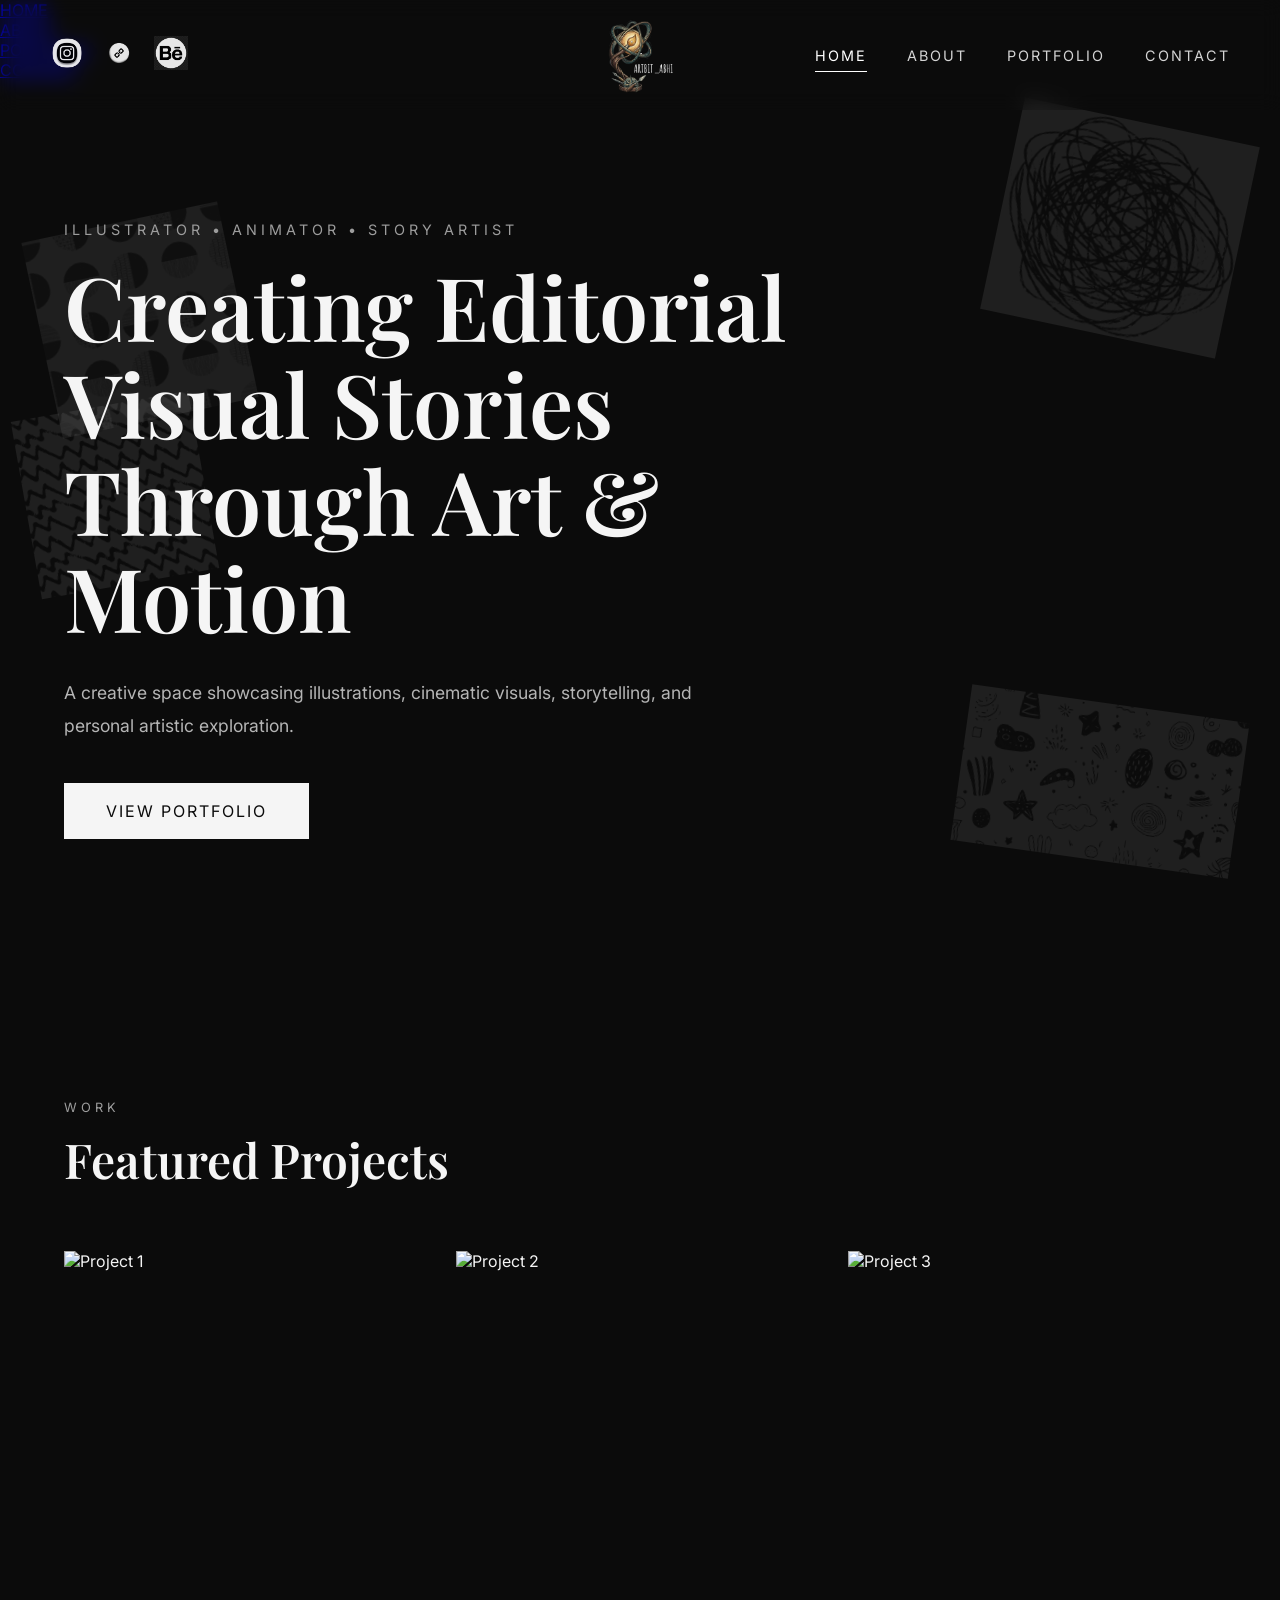
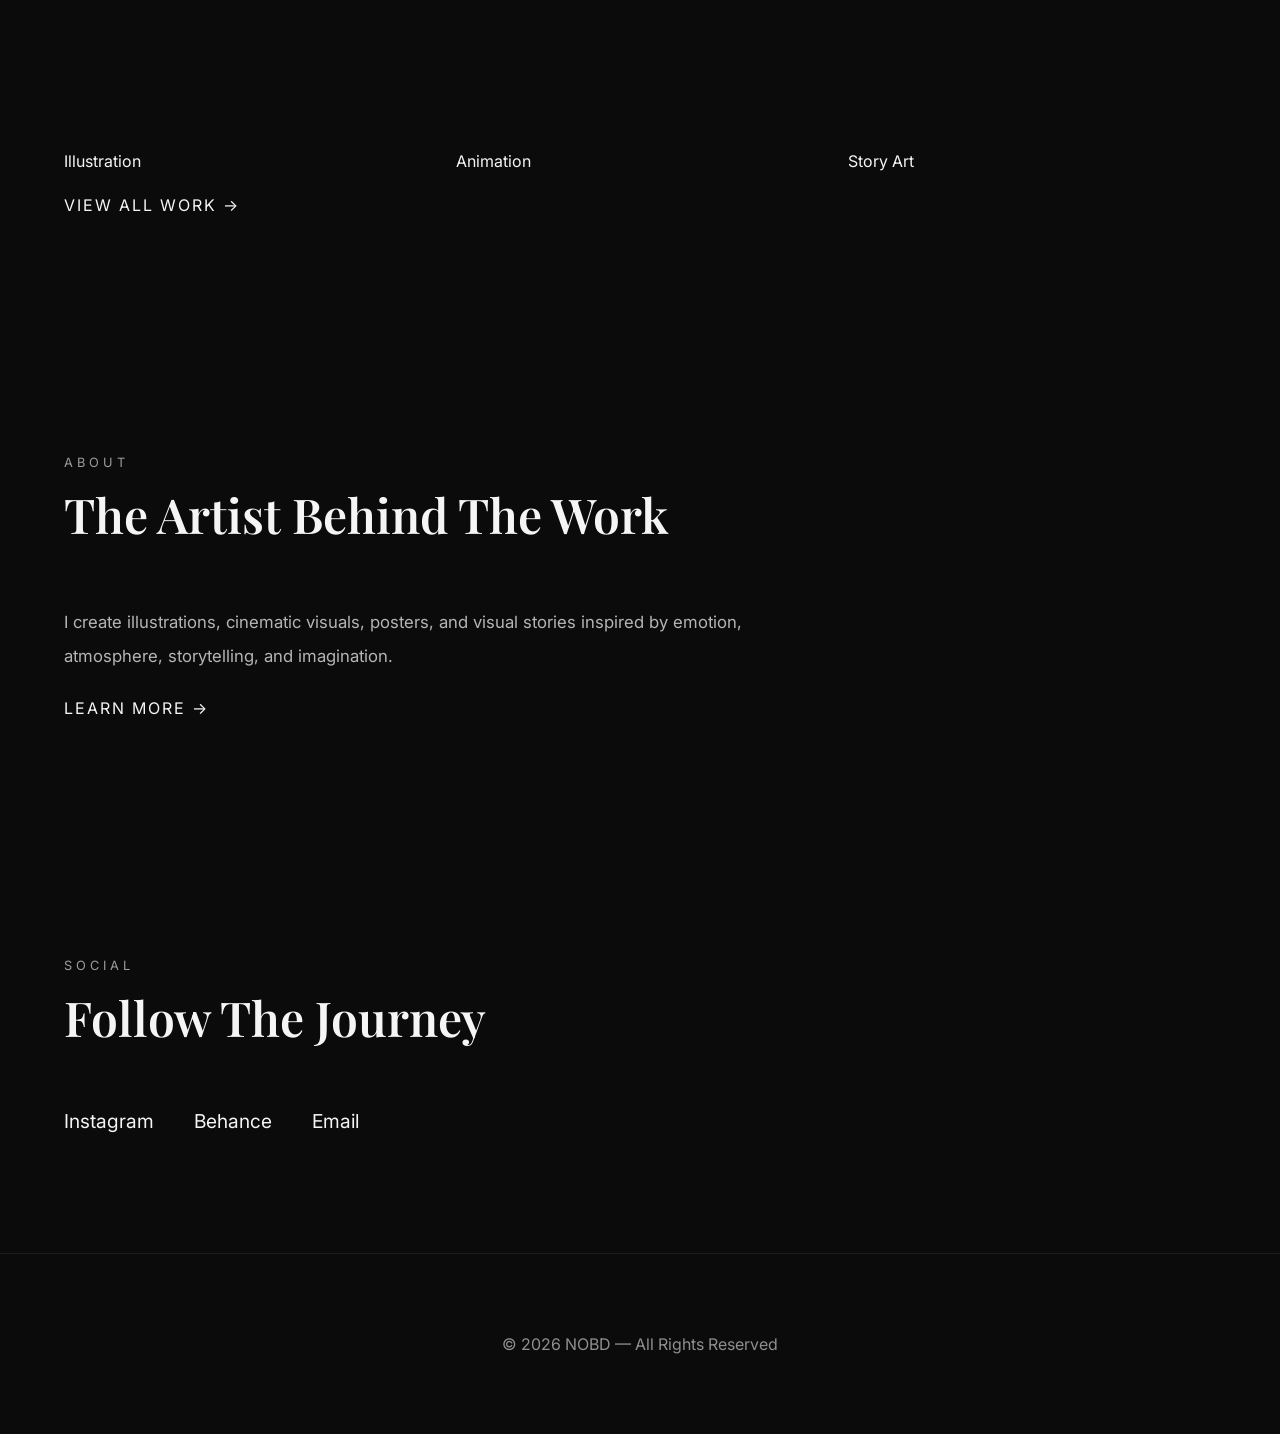
==== index.html @ 60d222f6 "Update index.html" ====
<!DOCTYPE html>
<html lang="en">
<head>
    <meta charset="UTF-8" />
    <meta name="viewport" content="width=device-width, initial-scale=1.0" />
    <title>ABHISHEK RAWAT PORTFOLIO</title>

    <!-- Fonts -->
    <link rel="preconnect" href="https://fonts.googleapis.com">
    <link rel="preconnect" href="https://fonts.gstatic.com" crossorigin>
    <link href="https://fonts.googleapis.com/css2?family=Playfair+Display:wght@400;500;600;700&family=Inter:wght@300;400;500;600&display=swap" rel="stylesheet">

    <!-- CSS -->
    <link rel="stylesheet" href="style.css">
</head>

<body>

<header>
    <nav class="navbar">

        <!-- LEFT SOCIAL ICONS -->
        <div class="nav-socials">
            <a href="https://instagram.com/yourusername" target="_blank">
                <img src="instagram-black-and-white-logo-in-app-style-with-thick-white-border-and-shadow-free-png.webp" alt="Instagram">
            </a>
            <a href="#">
                <img src="a-black-and-white-link-icon-on-a-white-button-free-png.webp" alt="Share">
            </a>
            <a href="https://behance.net/yourusername" target="_blank">
                <img src="hd-round-black-and-white-behance-be-logo-icon-sign-symbol-png-7017516950517803rfq5zu8en.webp" alt="Behance">
            </a>
        </div>

        <!-- CENTER LOGO -->
        <a href="index.html" class="logo">
            <img src="Untitled - May 29, 2026 at 15.44.05.png" alt="Logo">
        </a>

        <!-- RIGHT NAV LINKS -->
        <ul class="nav-links">
            <li><a href="index.html" class="active">HOME</a></li>
            <li><a href="about.html">ABOUT</a></li>
            <li><a href="portfolio.html">PORTFOLIO</a></li>
            <li><a href="contact.html">CONTACT</a></li>
        </ul>

        <!-- MOBILE MENU TOGGLE -->
        <button class="menu-toggle" aria-label="Toggle Menu">
            <span></span>
            <span></span>
            <span></span>
        </button>

    </nav>

    <!-- MOBILE DROPDOWN MENU -->
    <div class="mobile-menu">
        <ul>
            <li><a href="index.html" class="active">HOME</a></li>
            <li><a href="about.html">ABOUT</a></li>
            <li><a href="portfolio.html">PORTFOLIO</a></li>
            <li><a href="contact.html">CONTACT</a></li>
        </ul>
    </div>
</header>


<!-- HERO SECTION -->
<section class="hero">
    <div class="hero-text">
        <p class="small-heading">Illustrator • Animator • Story Artist</p>
        <h1>Creating Editorial Visual Stories Through Art & Motion</h1>
        <p class="hero-description">
            A creative space showcasing illustrations, cinematic visuals,
            storytelling, and personal artistic exploration.
        </p>
        <a href="portfolio.html" class="hero-button">View Portfolio</a>
    </div>
</section>


<!-- FEATURED WORK SECTION -->
<section class="featured-work">
    <div class="section-title">
        <p>WORK</p>
        <h2>Featured Projects</h2>
    </div>

    <div class="gallery-grid">
        <div class="gallery-card">
            <img src="placeholder1.jpg" alt="Project 1">
            <div class="card-label">Illustration</div>
        </div>
        <div class="gallery-card">
            <img src="placeholder2.jpg" alt="Project 2">
            <div class="card-label">Animation</div>
        </div>
        <div class="gallery-card">
            <img src="placeholder3.jpg" alt="Project 3">
            <div class="card-label">Story Art</div>
        </div>
    </div>

    <div class="view-all-wrap">
        <a href="portfolio.html" class="text-link">View All Work →</a>
    </div>
</section>


<!-- ABOUT PREVIEW -->
<section class="about-preview">
    <div class="section-title">
        <p>ABOUT</p>
        <h2>The Artist Behind The Work</h2>
    </div>
    <p class="about-text">
        I create illustrations, cinematic visuals, posters,
        and visual stories inspired by emotion, atmosphere,
        storytelling, and imagination.
    </p>
    <a href="about.html" class="text-link">Learn More →</a>
</section>


<!-- DOODLE BACKGROUND ELEMENTS -->
<div class="doodles-container">
    <img src="irbNnd6zUmK8MLkMOgVqT2cky3yNyKaSiYp2iGUiqb-Iz8wboo-SpiJLUc4adZH9-VQaPQr3JUed2CWcxKu-xfXt7uoMErpBBxB45ysJFe-n9ABugfDm_D38xRViabHUWdEs6S34VGIXd-7Umz3UbDQqi__qfjJBYPEoh6MdU6sDRT0OMRGdSq-DNMKvC59c.jpg" class="doodle doodle-1" alt="">
    <img src="monochrome-zigzag-pattern-vector-21310605.webp" class="doodle doodle-2" alt="">
    <img src="seamless-monochrome-pattern-featuring-variety-hand-drawn-black-doodles-white-background-including-stars-spirals-clouds-447871939.webp" class="doodle doodle-3" alt="">
    <img src="hand-drawn-monochrome-pattern-vector-37376647.webp" class="doodle doodle-4" alt="">
</div>


<!-- SOCIALS -->
<section class="social-section">
    <div class="section-title">
        <p>SOCIAL</p>
        <h2>Follow The Journey</h2>
    </div>
    <div class="social-links">
        <a href="https://instagram.com/yourusername" target="_blank">Instagram</a>
        <a href="https://behance.net/yourusername" target="_blank">Behance</a>
        <a href="mailto:youremail@gmail.com">Email</a>
    </div>
</section>


<div class="bg-shape shape-1"></div>
<div class="bg-shape shape-2"></div>


<!-- FOOTER -->
<footer>
    <p>© 2026 NOBD — All Rights Reserved</p>
</footer>


<script>
    // Mobile menu toggle
    const toggle = document.querySelector('.menu-toggle');
    const mobileMenu = document.querySelector('.mobile-menu');

    toggle.addEventListener('click', () => {
        mobileMenu.classList.toggle('open');
        toggle.classList.toggle('active');
    });
</script>

</body>
</html>
---- style.css ----
/* RESET */

*{
    margin:0;
    padding:0;
    box-sizing:border-box;
}

html{
    scroll-behavior:smooth;
}

body{
    background:#0b0b0b;
    color:#f5f5f5;
    font-family:'Inter', sans-serif;
}



/* ======================================
   NAVBAR
====================================== */

.navbar{
    position:fixed;
    top:0;
    left:0;

    width:100%;
    min-height:110px;

    display:flex;
    justify-content:center;
    align-items:center;

    padding:20px 50px;

    z-index:1000;

    backdrop-filter:blur(10px);
}


/* CENTER LOGO */

.logo{
    position:absolute;
    left:50%;
    transform:translateX(-50%);
}

.logo img{
    height:75px;
    width:auto;
    display:block;
}


/* LEFT SOCIAL ICONS */

.nav-socials{
    position:absolute;
    left:50px;

    display:flex;
    align-items:center;
    gap:18px;
}

.nav-socials img{
    width:34px;
    height:34px;

    object-fit:contain;

    opacity:0.9;
    transition:0.3s ease;
}

.nav-socials img:hover{
    opacity:0.6;
    transform:translateY(-2px);
}


/* RIGHT NAVIGATION */

.nav-links{
    position:absolute;
    right:50px;

    display:flex;
    align-items:center;
    gap:30px;

    list-style:none;
}

.nav-links a{
    color:#f5f5f5;
    text-decoration:none;

    font-size:0.9rem;
    letter-spacing:2px;

    position:relative;
}

.nav-links a::after{
    content:'';

    position:absolute;
    left:0;
    bottom:-5px;

    width:0;
    height:1px;

    background:#f5f5f5;
    transition:0.3s ease;
}

.nav-links a:hover::after{
    width:100%;
}


/* MOBILE */

@media(max-width:768px){

    .navbar{
        padding:18px 20px;
    }

    .logo img{
        height:55px;
    }

    .nav-socials{
        left:20px;
        gap:12px;
    }

    .nav-socials img{
        width:18px;
        height:18px;
    }

    .nav-links{
        right:20px;
        gap:15px;
    }

    .nav-links a{
        font-size:0.7rem;
    }
}



.nav-links{
    display:flex;
    list-style:none;
    gap:40px;
}

.nav-links a{
    text-decoration:none;
    color:#d4d4d4;
    font-size:0.9rem;
    letter-spacing:2px;
    position:relative;
    transition:0.3s;
}

.nav-links a:hover,
.nav-links a.active{
    color:white;
}

.nav-links a::after{
    content:'';
    position:absolute;
    left:0;
    bottom:-8px;
    width:0;
    height:1px;
    background:white;
    transition:0.3s ease;
}

.nav-links a:hover::after,
.nav-links a.active::after{
    width:100%;
}


/* HERO */

.hero{
    min-height:100vh;
    display:flex;
    align-items:center;
    width:90%;
    max-width:1400px;
    margin:auto;
}

.hero-text{
    max-width:850px;
}

.small-heading{
    text-transform:uppercase;
    letter-spacing:4px;
    font-size:0.9rem;
    color:#9d9d9d;
    margin-bottom:20px;
}

.hero h1{
    font-family:'Playfair Display', serif;
    font-size:5.5rem;
    font-weight:600;
    line-height:1.1;
    margin-bottom:30px;
}

.hero-description{
    color:#b5b5b5;
    font-size:1.1rem;
    line-height:1.9;
    max-width:650px;
    margin-bottom:40px;
}

.hero-button{
    display:inline-block;
    text-decoration:none;
    color:#0b0b0b;
    background:#f5f5f5;
    padding:18px 42px;
    transition:0.4s ease;
    letter-spacing:2px;
    text-transform:uppercase;
}

.hero-button:hover{
    transform:translateY(-3px);
}


/* SECTION SPACING */

.featured-work,
.about-preview,
.social-section{
    width:90%;
    max-width:1400px;
    margin:auto;
    padding:120px 0;
}


/* TITLES */

.section-title p{
    color:#8f8f8f;
    letter-spacing:4px;
    margin-bottom:12px;
    text-transform:uppercase;
}

.section-title h2{
    font-size:3rem;
    font-family:'Playfair Display', serif;
    font-weight:500;
    margin-bottom:60px;
}


/* GALLERY */

.gallery-grid{
    display:grid;
    grid-template-columns:repeat(3,1fr);
    gap:30px;
}

.gallery-card{
    overflow:hidden;
    cursor:pointer;
}

.gallery-card img{
    width:100%;
    height:500px;
    object-fit:cover;
    transition:0.6s ease;
}

.gallery-card:hover img{
    transform:scale(1.08);
}


/* ABOUT PREVIEW */

.about-text{
    max-width:700px;
    color:#b5b5b5;
    line-height:2;
    font-size:1.05rem;
    margin-bottom:25px;
}

.text-link{
    color:#f5f5f5;
    text-decoration:none;
    letter-spacing:2px;
    text-transform:uppercase;
}

.text-link:hover{
    opacity:0.7;
}


/* SOCIAL */

.social-links{
    display:flex;
    gap:40px;
    flex-wrap:wrap;
}

.social-links a{
    color:#f5f5f5;
    text-decoration:none;
    font-size:1.2rem;
    position:relative;
}

.social-links a::after{
    content:'';
    position:absolute;
    left:0;
    bottom:-6px;
    width:0;
    height:1px;
    background:#fff;
    transition:0.3s;
}

.social-links a:hover::after{
    width:100%;
}


/* FOOTER */

footer{
    border-top:1px solid #1e1e1e;
    text-align:center;
    padding:35px 20px;
    color:#7f7f7f;
}


/* RESPONSIVE */

@media(max-width:992px){

    .hero h1{
        font-size:4rem;
    }

    .gallery-grid{
        grid-template-columns:1fr;
    }

    .gallery-card img{
        height:400px;
    }
}

@media(max-width:768px){

    .navbar{
        flex-direction:column;
        gap:20px;
    }

    .nav-links{
        gap:20px;
        flex-wrap:wrap;
        justify-content:center;
    }

    .hero{
        text-align:center;
        justify-content:center;
    }

    .hero h1{
        font-size:3rem;
    }

    .section-title h2{
        font-size:2.2rem;
    }

    .social-links{
        gap:20px;
    }
}

/* ABOUT PAGE */

.about-page{
    width:90%;
    max-width:1400px;
    min-height:100vh;
    margin:auto;

    display:grid;
    grid-template-columns:1fr 1fr;
    align-items:center;
    gap:80px;

    padding-top:120px;
}

.about-left h1{
    font-family:'Playfair Display', serif;
    font-size:4.5rem;
    line-height:1.1;
    font-weight:600;
}

.about-right img{
    width:100%;
    height:750px;
    object-fit:cover;
}

.about-content,
.skills-section,
.artist-philosophy{
    width:90%;
    max-width:1400px;
    margin:auto;
    padding:120px 0;
}

.about-description{
    max-width:850px;
    color:#b5b5b5;
    font-size:1.1rem;
    line-height:2;
    margin-bottom:25px;
}

.skills-grid{
    display:grid;
    grid-template-columns:repeat(3,1fr);
    gap:30px;
}

.skill-card{
    border:1px solid #222;
    padding:45px;
    transition:0.4s ease;
}

.skill-card:hover{
    transform:translateY(-5px);
}

.skill-card h3{
    font-family:'Playfair Display', serif;
    font-size:2rem;
    margin-bottom:15px;
}

.skill-card p{
    color:#b5b5b5;
    line-height:1.8;
}

@media(max-width:992px){

    .about-page{
        grid-template-columns:1fr;
    }

    .about-left h1{
        font-size:3rem;
    }

    .about-right img{
        height:500px;
    }

    .skills-grid{
        grid-template-columns:1fr;
    }
}



/* ======================================
   PORTFOLIO PAGE
====================================== */


/* MENU */

.portfolio-menu{
    width:90%;
    max-width:1400px;

    margin:140px auto 20px;

    display:flex;
    flex-wrap:wrap;
    gap:40px;

    justify-content:center;
}

.portfolio-menu a{
    text-decoration:none;
    color:#f5f5f5;

    text-transform:uppercase;
    letter-spacing:2px;
    font-size:0.9rem;

    position:relative;
}

.portfolio-menu a::after{
    content:'';

    position:absolute;
    left:0;
    bottom:-6px;

    width:0;
    height:1px;

    background:#f5f5f5;
    transition:0.35s ease;
}

.portfolio-menu a:hover::after{
    width:100%;
}



/* HANDWRITTEN TITLE */

.portfolio-title{
    width:90%;
    max-width:1400px;

    padding-top:180px;
    margin:0 auto 60px;

    text-align:center;
}

.portfolio-title h1{
    font-family:'Caveat', cursive;

    font-size:6rem;
    font-weight:500;

    line-height:1;
    letter-spacing:2px;

    color:#f5f5f5;

    position:relative;
    top:30px;
}



/* PORTFOLIO SECTION */

.portfolio-section{
    width:90%;
    max-width:1400px;
    margin:auto;

    padding:70px 0;
}



/* SECTION TITLES */

.section-title{
    margin-bottom:45px;
}

.section-title p{
    text-transform:uppercase;
    letter-spacing:4px;
    font-size:0.8rem;
    color:#9d9d9d;

    margin-bottom:12px;
}

.section-title h2{
    font-family:'Playfair Display', serif;
    font-size:3rem;
    font-weight:600;
}



/* PINTEREST GRID */

.gallery-grid{
    column-count:3;
    column-gap:24px;
}

.gallery-card{
    break-inside:avoid;
    margin-bottom:24px;

    overflow:hidden;
    cursor:pointer;
}

.gallery-card img{
    width:100%;
    display:block;

    transition:0.5s ease;
}

.gallery-card:hover img{
    transform:scale(1.03);
}



/* VIDEO GRID */

.video-grid{
    display:grid;
    grid-template-columns:repeat(2,1fr);
    gap:40px;
}

.video-card video{
    width:100%;
    display:block;

    margin-bottom:18px;
}

.video-card h3{
    font-family:'Playfair Display', serif;
    font-size:2rem;

    margin-bottom:12px;
}

.video-card p{
    color:#bdbdbd;
    line-height:1.8;
}



/* FOOTER */

footer{
    text-align:center;
    padding:80px 20px;
}

footer p{
    color:#8f8f8f;
}



/* RESPONSIVE */

@media(max-width:992px){

    .portfolio-title h1{
        font-size:4rem;
    }

    .gallery-grid{
        column-count:2;
    }

    .video-grid{
        grid-template-columns:1fr;
    }
}

@media(max-width:768px){

    .portfolio-title h1{
        font-size:3rem;
    }

    .portfolio-menu{
        gap:20px;
    }

    .gallery-grid{
        column-count:1;
    }

    .section-title h2{
        font-size:2.2rem;
    }
}



/* CONTACT PAGE */

.contact-hero{
    width:90%;
    max-width:1400px;
    min-height:70vh;
    margin:auto;

    display:flex;
    flex-direction:column;
    justify-content:center;

    padding-top:120px;
}

.contact-hero h1{
    font-family:'Playfair Display', serif;
    font-size:5rem;
    line-height:1.1;
    max-width:850px;
    margin-bottom:25px;
}

.contact-subtext{
    color:#b5b5b5;
    max-width:600px;
    line-height:1.9;
    font-size:1.1rem;
}

.contact-container{
    width:90%;
    max-width:1400px;
    margin:auto;

    display:grid;
    grid-template-columns:1fr 1fr;
    gap:80px;

    padding:100px 0;
}

.contact-links{
    display:flex;
    flex-direction:column;
    gap:40px;
}

.contact-item span{
    display:block;
    color:#8a8a8a;
    letter-spacing:3px;
    text-transform:uppercase;
    margin-bottom:10px;
}

.contact-item a{
    color:#f5f5f5;
    text-decoration:none;
    font-size:1.3rem;
    transition:0.3s;
}

.contact-item a:hover{
    opacity:0.7;
}

.contact-form{
    display:flex;
    flex-direction:column;
    gap:25px;
}

.contact-form input,
.contact-form textarea{
    background:transparent;
    border:1px solid #2a2a2a;
    color:#f5f5f5;
    padding:22px;
    font-size:1rem;
    font-family:'Inter', sans-serif;
    outline:none;
}

.contact-form textarea{
    min-height:220px;
    resize:none;
}

.contact-form input:focus,
.contact-form textarea:focus{
    border-color:#f5f5f5;
}

.contact-form button{
    border:none;
    cursor:pointer;
    width:fit-content;
}


/* ======================================
   GLOBAL 3D DOODLES
   (HOME / ABOUT / PORTFOLIO / CONTACT)
====================================== */

body{
    overflow-x:hidden;
}


/* BASE DOODLE STYLE */

.doodle{
    position:fixed;
    z-index:-1;

    pointer-events:none;

    opacity:0.08;

    filter:
        grayscale(100%)
        contrast(110%)
        drop-shadow(0 10px 30px rgba(255,255,255,0.05));

    transition:0.4s ease;
}


/* TOP RIGHT */

.doodle-1{
    width:240px;

    top:120px;
    right:40px;

    transform:rotate(12deg);
}


/* LEFT CENTER */

.doodle-2{
    width:180px;

    top:45%;
    left:25px;

    transform:rotate(-10deg);
}


/* BOTTOM RIGHT */

.doodle-3{
    width:280px;

    bottom:40px;
    right:40px;

    transform:rotate(8deg);
}


/* TOP LEFT */

.doodle-4{
    width:200px;

    top:220px;
    left:40px;

    transform:rotate(-12deg);
}


/* RESPONSIVE */

@media(max-width:768px){

    .doodle{
        opacity:0.05;
    }

    .doodle-1{
        width:140px;
        top:100px;
        right:10px;
    }

    .doodle-2{
        width:110px;
        left:10px;
    }

    .doodle-3{
        width:160px;
        right:10px;
        bottom:20px;
    }

    .doodle-4{
        width:120px;
        top:180px;
        left:10px;
    }
}



@media(max-width:992px){

    .contact-hero h1{
        font-size:3rem;
    }

    .contact-container{
        grid-template-columns:1fr;
    }
}

.bg-shape{
    position:fixed;
    z-index:-1;

    background-size:cover;
    background-repeat:no-repeat;

    opacity:0.07;
    filter:grayscale(100%);
}

.shape-1{
    width:500px;
    height:500px;

    top:-100px;
    right:-120px;

    background-image:url("images/shape1.png");
}

.shape-2{
    width:420px;
    height:420px;

    bottom:-50px;
    left:-100px;

    background-image:url("images/shape2.png");
}
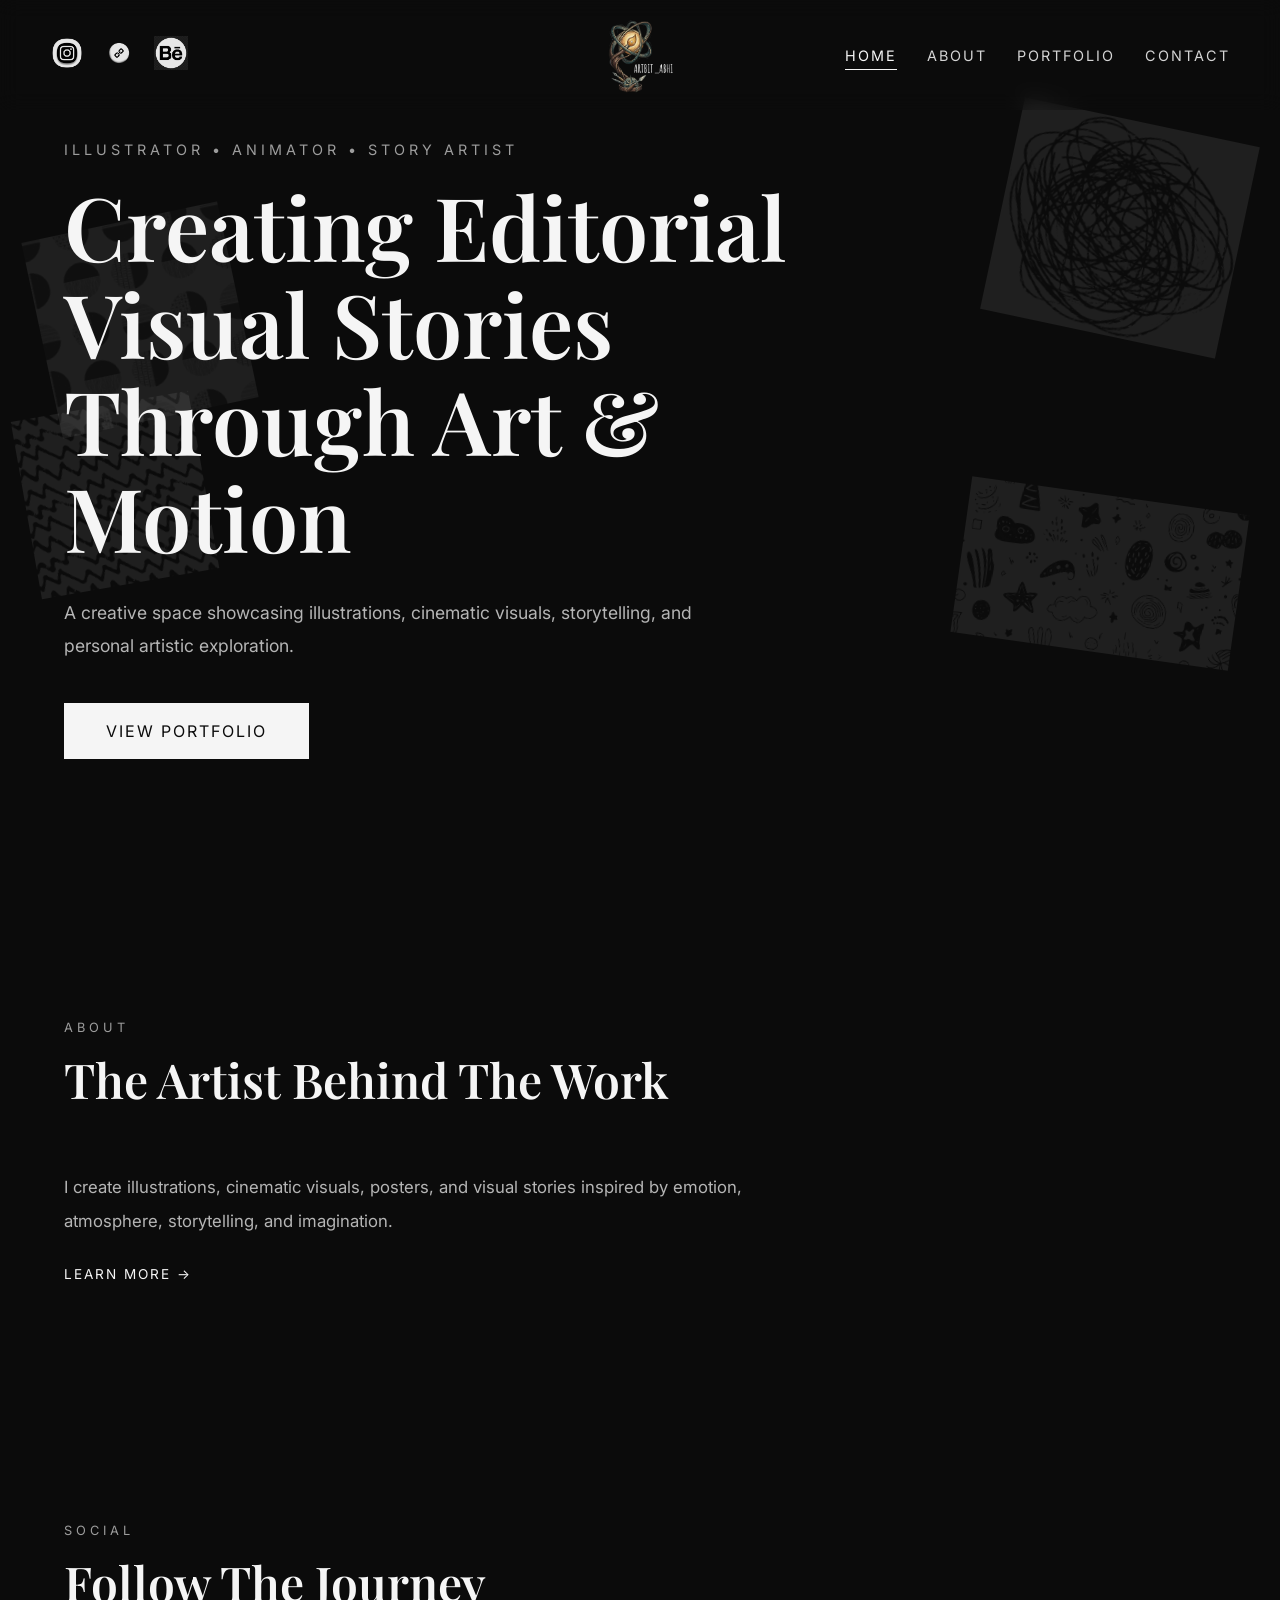
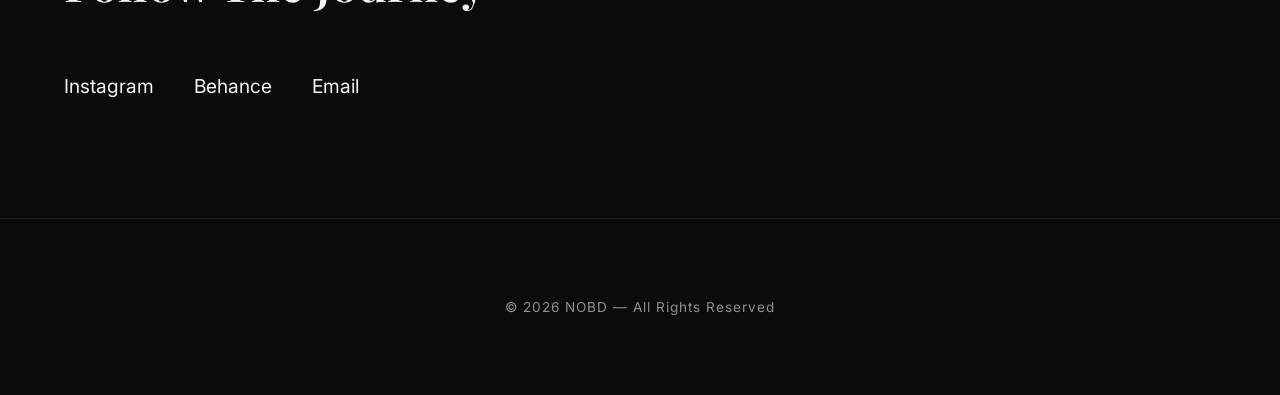
==== commit 8a661bce: "Update index.html" ====
--- a/index.html
+++ b/index.html
@@ -80,33 +80,6 @@
 </section>
 
 
-<!-- FEATURED WORK SECTION -->
-<section class="featured-work">
-    <div class="section-title">
-        <p>WORK</p>
-        <h2>Featured Projects</h2>
-    </div>
-
-    <div class="gallery-grid">
-        <div class="gallery-card">
-            <img src="placeholder1.jpg" alt="Project 1">
-            <div class="card-label">Illustration</div>
-        </div>
-        <div class="gallery-card">
-            <img src="placeholder2.jpg" alt="Project 2">
-            <div class="card-label">Animation</div>
-        </div>
-        <div class="gallery-card">
-            <img src="placeholder3.jpg" alt="Project 3">
-            <div class="card-label">Story Art</div>
-        </div>
-    </div>
-
-    <div class="view-all-wrap">
-        <a href="portfolio.html" class="text-link">View All Work →</a>
-    </div>
-</section>
-
 
 <!-- ABOUT PREVIEW -->
 <section class="about-preview">
--- a/style.css
+++ b/style.css
@@ -1,19 +1,19 @@
 /* RESET */
 
-*{
-    margin:0;
-    padding:0;
-    box-sizing:border-box;
-}
-
-html{
-    scroll-behavior:smooth;
-}
-
-body{
-    background:#0b0b0b;
-    color:#f5f5f5;
-    font-family:'Inter', sans-serif;
+* {
+    margin: 0;
+    padding: 0;
+    box-sizing: border-box;
+}
+
+html {
+    scroll-behavior: smooth;
+}
+
+body {
+    background: #0b0b0b;
+    color: #f5f5f5;
+    font-family: 'Inter', sans-serif;
 }
 
 
@@ -22,401 +22,587 @@
    NAVBAR
 ====================================== */
 
-.navbar{
-    position:fixed;
-    top:0;
-    left:0;
-
-    width:100%;
-    min-height:110px;
-
-    display:flex;
-    justify-content:center;
-    align-items:center;
-
-    padding:20px 50px;
-
-    z-index:1000;
-
-    backdrop-filter:blur(10px);
+.navbar {
+    position: fixed;
+    top: 0;
+    left: 0;
+
+    width: 100%;
+    min-height: 110px;
+
+    display: flex;
+    justify-content: center;
+    align-items: center;
+
+    padding: 20px 50px;
+
+    z-index: 1000;
+
+    backdrop-filter: blur(10px);
 }
 
 
 /* CENTER LOGO */
 
-.logo{
-    position:absolute;
-    left:50%;
-    transform:translateX(-50%);
-}
-
-.logo img{
-    height:75px;
-    width:auto;
-    display:block;
+.logo {
+    position: absolute;
+    left: 50%;
+    transform: translateX(-50%);
+}
+
+.logo img {
+    height: 75px;
+    width: auto;
+    display: block;
 }
 
 
 /* LEFT SOCIAL ICONS */
 
-.nav-socials{
-    position:absolute;
-    left:50px;
-
-    display:flex;
-    align-items:center;
-    gap:18px;
-}
-
-.nav-socials img{
-    width:34px;
-    height:34px;
-
-    object-fit:contain;
-
-    opacity:0.9;
-    transition:0.3s ease;
-}
-
-.nav-socials img:hover{
-    opacity:0.6;
-    transform:translateY(-2px);
-}
-
-
-/* RIGHT NAVIGATION */
-
-.nav-links{
-    position:absolute;
-    right:50px;
-
-    display:flex;
-    align-items:center;
-    gap:30px;
-
-    list-style:none;
-}
-
-.nav-links a{
-    color:#f5f5f5;
-    text-decoration:none;
-
-    font-size:0.9rem;
-    letter-spacing:2px;
-
-    position:relative;
-}
-
-.nav-links a::after{
-    content:'';
-
-    position:absolute;
-    left:0;
-    bottom:-5px;
-
-    width:0;
-    height:1px;
-
-    background:#f5f5f5;
-    transition:0.3s ease;
-}
-
-.nav-links a:hover::after{
-    width:100%;
-}
-
-
-/* MOBILE */
-
-@media(max-width:768px){
-
-    .navbar{
-        padding:18px 20px;
-    }
-
-    .logo img{
-        height:55px;
-    }
-
-    .nav-socials{
-        left:20px;
-        gap:12px;
-    }
-
-    .nav-socials img{
-        width:18px;
-        height:18px;
-    }
-
-    .nav-links{
-        right:20px;
-        gap:15px;
-    }
-
-    .nav-links a{
-        font-size:0.7rem;
-    }
-}
-
-
-
-.nav-links{
-    display:flex;
-    list-style:none;
-    gap:40px;
-}
-
-.nav-links a{
-    text-decoration:none;
-    color:#d4d4d4;
-    font-size:0.9rem;
-    letter-spacing:2px;
-    position:relative;
-    transition:0.3s;
+.nav-socials {
+    position: absolute;
+    left: 50px;
+
+    display: flex;
+    align-items: center;
+    gap: 18px;
+}
+
+.nav-socials img {
+    width: 34px;
+    height: 34px;
+    object-fit: contain;
+    opacity: 0.9;
+    transition: 0.3s ease;
+}
+
+.nav-socials img:hover {
+    opacity: 0.6;
+    transform: translateY(-2px);
+}
+
+
+/* RIGHT NAVIGATION — single clean definition */
+
+.nav-links {
+    position: absolute;
+    right: 50px;
+
+    display: flex;
+    align-items: center;
+    gap: 30px;
+
+    list-style: none;
+}
+
+.nav-links a {
+    color: #d4d4d4;
+    text-decoration: none;
+
+    font-size: 0.9rem;
+    letter-spacing: 2px;
+
+    position: relative;
+    transition: color 0.3s ease;
 }
 
 .nav-links a:hover,
-.nav-links a.active{
-    color:white;
-}
-
-.nav-links a::after{
-    content:'';
-    position:absolute;
-    left:0;
-    bottom:-8px;
-    width:0;
-    height:1px;
-    background:white;
-    transition:0.3s ease;
+.nav-links a.active {
+    color: #f5f5f5;
+}
+
+.nav-links a::after {
+    content: '';
+    position: absolute;
+    left: 0;
+    bottom: -6px;
+    width: 0;
+    height: 1px;
+    background: #f5f5f5;
+    transition: 0.3s ease;
 }
 
 .nav-links a:hover::after,
-.nav-links a.active::after{
-    width:100%;
-}
-
-
-/* HERO */
-
-.hero{
-    min-height:100vh;
-    display:flex;
-    align-items:center;
-    width:90%;
-    max-width:1400px;
-    margin:auto;
-}
-
-.hero-text{
-    max-width:850px;
-}
-
-.small-heading{
-    text-transform:uppercase;
-    letter-spacing:4px;
-    font-size:0.9rem;
-    color:#9d9d9d;
-    margin-bottom:20px;
-}
-
-.hero h1{
-    font-family:'Playfair Display', serif;
-    font-size:5.5rem;
-    font-weight:600;
-    line-height:1.1;
-    margin-bottom:30px;
-}
-
-.hero-description{
-    color:#b5b5b5;
-    font-size:1.1rem;
-    line-height:1.9;
-    max-width:650px;
-    margin-bottom:40px;
-}
-
-.hero-button{
-    display:inline-block;
-    text-decoration:none;
-    color:#0b0b0b;
-    background:#f5f5f5;
-    padding:18px 42px;
-    transition:0.4s ease;
-    letter-spacing:2px;
-    text-transform:uppercase;
-}
-
-.hero-button:hover{
-    transform:translateY(-3px);
-}
-
-
-/* SECTION SPACING */
+.nav-links a.active::after {
+    width: 100%;
+}
+
+
+/* MOBILE MENU TOGGLE BUTTON */
+
+.menu-toggle {
+    display: none;
+    position: absolute;
+    right: 20px;
+
+    flex-direction: column;
+    gap: 5px;
+    background: none;
+    border: none;
+    cursor: pointer;
+    padding: 6px;
+}
+
+.menu-toggle span {
+    display: block;
+    width: 24px;
+    height: 1.5px;
+    background: #f5f5f5;
+    transition: 0.3s ease;
+}
+
+.menu-toggle.active span:nth-child(1) {
+    transform: translateY(6.5px) rotate(45deg);
+}
+
+.menu-toggle.active span:nth-child(2) {
+    opacity: 0;
+}
+
+.menu-toggle.active span:nth-child(3) {
+    transform: translateY(-6.5px) rotate(-45deg);
+}
+
+
+/* MOBILE DROPDOWN MENU */
+
+.mobile-menu {
+    display: none;
+    position: fixed;
+    top: 110px;
+    left: 0;
+    width: 100%;
+    background: rgba(11, 11, 11, 0.97);
+    backdrop-filter: blur(10px);
+    z-index: 999;
+    padding: 30px 20px;
+    transform: translateY(-10px);
+    opacity: 0;
+    pointer-events: none;
+    transition: opacity 0.3s ease, transform 0.3s ease;
+}
+
+.mobile-menu.open {
+    opacity: 1;
+    transform: translateY(0);
+    pointer-events: all;
+}
+
+.mobile-menu ul {
+    list-style: none;
+    display: flex;
+    flex-direction: column;
+    gap: 25px;
+    align-items: center;
+}
+
+.mobile-menu ul a {
+    color: #d4d4d4;
+    text-decoration: none;
+    font-size: 1rem;
+    letter-spacing: 3px;
+    text-transform: uppercase;
+    transition: color 0.3s;
+}
+
+.mobile-menu ul a:hover,
+.mobile-menu ul a.active {
+    color: #f5f5f5;
+}
+
+
+
+/* ======================================
+   HERO
+====================================== */
+
+.hero {
+    min-height: 100vh;
+    display: flex;
+    align-items: center;
+    width: 90%;
+    max-width: 1400px;
+    margin: auto;
+}
+
+.hero-text {
+    max-width: 850px;
+}
+
+.small-heading {
+    text-transform: uppercase;
+    letter-spacing: 4px;
+    font-size: 0.9rem;
+    color: #9d9d9d;
+    margin-bottom: 20px;
+}
+
+.hero h1 {
+    font-family: 'Playfair Display', serif;
+    font-size: 5.5rem;
+    font-weight: 600;
+    line-height: 1.1;
+    margin-bottom: 30px;
+}
+
+.hero-description {
+    color: #b5b5b5;
+    font-size: 1.1rem;
+    line-height: 1.9;
+    max-width: 650px;
+    margin-bottom: 40px;
+}
+
+.hero-button {
+    display: inline-block;
+    text-decoration: none;
+    color: #0b0b0b;
+    background: #f5f5f5;
+    padding: 18px 42px;
+    transition: 0.4s ease;
+    letter-spacing: 2px;
+    text-transform: uppercase;
+}
+
+.hero-button:hover {
+    transform: translateY(-3px);
+    background: #e0e0e0;
+}
+
+
+
+/* ======================================
+   SECTION SPACING
+====================================== */
 
 .featured-work,
 .about-preview,
-.social-section{
-    width:90%;
-    max-width:1400px;
-    margin:auto;
-    padding:120px 0;
-}
-
-
-/* TITLES */
-
-.section-title p{
-    color:#8f8f8f;
-    letter-spacing:4px;
-    margin-bottom:12px;
-    text-transform:uppercase;
-}
-
-.section-title h2{
-    font-size:3rem;
-    font-family:'Playfair Display', serif;
-    font-weight:500;
-    margin-bottom:60px;
-}
-
-
-/* GALLERY */
-
-.gallery-grid{
-    display:grid;
-    grid-template-columns:repeat(3,1fr);
-    gap:30px;
-}
-
-.gallery-card{
-    overflow:hidden;
-    cursor:pointer;
-}
-
-.gallery-card img{
-    width:100%;
-    height:500px;
-    object-fit:cover;
-    transition:0.6s ease;
-}
-
-.gallery-card:hover img{
-    transform:scale(1.08);
-}
-
-
-/* ABOUT PREVIEW */
-
-.about-text{
-    max-width:700px;
-    color:#b5b5b5;
-    line-height:2;
-    font-size:1.05rem;
-    margin-bottom:25px;
-}
-
-.text-link{
-    color:#f5f5f5;
-    text-decoration:none;
-    letter-spacing:2px;
-    text-transform:uppercase;
-}
-
-.text-link:hover{
-    opacity:0.7;
-}
-
-
-/* SOCIAL */
-
-.social-links{
-    display:flex;
-    gap:40px;
-    flex-wrap:wrap;
-}
-
-.social-links a{
-    color:#f5f5f5;
-    text-decoration:none;
-    font-size:1.2rem;
-    position:relative;
-}
-
-.social-links a::after{
-    content:'';
-    position:absolute;
-    left:0;
-    bottom:-6px;
-    width:0;
-    height:1px;
-    background:#fff;
-    transition:0.3s;
-}
-
-.social-links a:hover::after{
-    width:100%;
-}
-
-
-/* FOOTER */
-
-footer{
-    border-top:1px solid #1e1e1e;
-    text-align:center;
-    padding:35px 20px;
-    color:#7f7f7f;
-}
-
-
-/* RESPONSIVE */
-
-@media(max-width:992px){
-
-    .hero h1{
-        font-size:4rem;
-    }
-
-    .gallery-grid{
-        grid-template-columns:1fr;
-    }
-
-    .gallery-card img{
-        height:400px;
-    }
-}
-
-@media(max-width:768px){
-
-    .navbar{
-        flex-direction:column;
-        gap:20px;
-    }
-
-    .nav-links{
-        gap:20px;
-        flex-wrap:wrap;
-        justify-content:center;
-    }
-
-    .hero{
-        text-align:center;
-        justify-content:center;
-    }
-
-    .hero h1{
-        font-size:3rem;
-    }
-
-    .section-title h2{
-        font-size:2.2rem;
-    }
-
-    .social-links{
-        gap:20px;
-    }
-}
-
+.social-section {
+    width: 90%;
+    max-width: 1400px;
+    margin: auto;
+    padding: 120px 0;
+}
+
+
+/* SECTION TITLES */
+
+.section-title p {
+    color: #8f8f8f;
+    letter-spacing: 4px;
+    margin-bottom: 12px;
+    text-transform: uppercase;
+    font-size: 0.85rem;
+}
+
+.section-title h2 {
+    font-size: 3rem;
+    font-family: 'Playfair Display', serif;
+    font-weight: 500;
+    margin-bottom: 60px;
+}
+
+
+
+/* ======================================
+   GALLERY / FEATURED WORK
+====================================== */
+
+.gallery-grid {
+    display: grid;
+    grid-template-columns: repeat(3, 1fr);
+    gap: 30px;
+}
+
+.gallery-card {
+    overflow: hidden;
+    cursor: pointer;
+    position: relative;
+}
+
+.gallery-card img {
+    width: 100%;
+    height: 500px;
+    object-fit: cover;
+    transition: 0.6s ease;
+    display: block;
+}
+
+.gallery-card:hover img {
+    transform: scale(1.08);
+}
+
+.card-label {
+    position: absolute;
+    bottom: 20px;
+    left: 20px;
+    color: #f5f5f5;
+    font-size: 0.8rem;
+    letter-spacing: 3px;
+    text-transform: uppercase;
+    opacity: 0;
+    transition: 0.3s ease;
+}
+
+.gallery-card:hover .card-label {
+    opacity: 1;
+}
+
+.view-all-wrap {
+    margin-top: 50px;
+}
+
+
+
+/* ======================================
+   ABOUT PREVIEW
+====================================== */
+
+.about-text {
+    max-width: 700px;
+    color: #b5b5b5;
+    line-height: 2;
+    font-size: 1.05rem;
+    margin-bottom: 25px;
+}
+
+.text-link {
+    color: #f5f5f5;
+    text-decoration: none;
+    letter-spacing: 2px;
+    text-transform: uppercase;
+    font-size: 0.85rem;
+    transition: opacity 0.3s;
+}
+
+.text-link:hover {
+    opacity: 0.6;
+}
+
+
+
+/* ======================================
+   DOODLES
+====================================== */
+
+.doodles-container {
+    position: relative;
+    pointer-events: none;
+}
+
+.doodle {
+    position: fixed;
+    opacity: 0.04;
+    z-index: 0;
+    pointer-events: none;
+}
+
+.doodle-1 {
+    width: 300px;
+    top: 10%;
+    right: -60px;
+    transform: rotate(12deg);
+}
+
+.doodle-2 {
+    width: 200px;
+    bottom: 30%;
+    left: -40px;
+    transform: rotate(-8deg);
+}
+
+.doodle-3 {
+    width: 250px;
+    top: 55%;
+    right: 5%;
+    transform: rotate(5deg);
+}
+
+.doodle-4 {
+    width: 180px;
+    bottom: 10%;
+    left: 10%;
+    transform: rotate(-15deg);
+}
+
+
+
+/* ======================================
+   SOCIAL
+====================================== */
+
+.social-links {
+    display: flex;
+    gap: 40px;
+    flex-wrap: wrap;
+}
+
+.social-links a {
+    color: #f5f5f5;
+    text-decoration: none;
+    font-size: 1.2rem;
+    position: relative;
+    transition: opacity 0.3s;
+}
+
+.social-links a::after {
+    content: '';
+    position: absolute;
+    left: 0;
+    bottom: -6px;
+    width: 0;
+    height: 1px;
+    background: #fff;
+    transition: 0.3s;
+}
+
+.social-links a:hover::after {
+    width: 100%;
+}
+
+
+
+/* ======================================
+   BG SHAPES
+====================================== */
+
+.bg-shape {
+    position: fixed;
+    border-radius: 50%;
+    pointer-events: none;
+    z-index: -1;
+}
+
+.shape-1 {
+    width: 600px;
+    height: 600px;
+    background: radial-gradient(circle, rgba(255,255,255,0.03) 0%, transparent 70%);
+    top: -100px;
+    right: -200px;
+}
+
+.shape-2 {
+    width: 400px;
+    height: 400px;
+    background: radial-gradient(circle, rgba(255,255,255,0.02) 0%, transparent 70%);
+    bottom: 100px;
+    left: -150px;
+}
+
+
+
+/* ======================================
+   FOOTER
+====================================== */
+
+footer {
+    border-top: 1px solid #1e1e1e;
+    text-align: center;
+    padding: 35px 20px;
+    color: #7f7f7f;
+    font-size: 0.85rem;
+    letter-spacing: 1px;
+}
+
+
+
+/* ======================================
+   RESPONSIVE
+====================================== */
+
+@media (max-width: 992px) {
+    .hero h1 {
+        font-size: 4rem;
+    }
+
+    .gallery-grid {
+        grid-template-columns: 1fr 1fr;
+    }
+
+    .gallery-card img {
+        height: 400px;
+    }
+}
+
+@media (max-width: 768px) {
+
+    /* Show hamburger, hide desktop links and socials */
+    .menu-toggle {
+        display: flex;
+    }
+
+    .nav-links {
+        display: none;
+    }
+
+    .nav-socials {
+        display: none;
+    }
+
+    /* Show mobile menu when open */
+    .mobile-menu {
+        display: block;
+    }
+
+    .logo {
+        position: absolute;
+        left: 20px;
+        transform: none;
+    }
+
+    .logo img {
+        height: 50px;
+    }
+
+    .navbar {
+        min-height: 75px;
+        padding: 15px 20px;
+    }
+
+    .hero {
+        text-align: center;
+        justify-content: center;
+        padding-top: 120px;
+    }
+
+    .hero h1 {
+        font-size: 2.8rem;
+    }
+
+    .hero-description {
+        margin: 0 auto 40px;
+    }
+
+    .section-title h2 {
+        font-size: 2.2rem;
+    }
+
+    .gallery-grid {
+        grid-template-columns: 1fr;
+    }
+
+    .gallery-card img {
+        height: 320px;
+    }
+
+    .social-links {
+        gap: 20px;
+    }
+
+    .mobile-menu {
+        top: 75px;
+    }
+}
+
+@media (max-width: 480px) {
+    .hero h1 {
+        font-size: 2.2rem;
+    }
+
+    .section-title h2 {
+        font-size: 1.8rem;
+    }
+}
 /* ABOUT PAGE */
 
 .about-page{
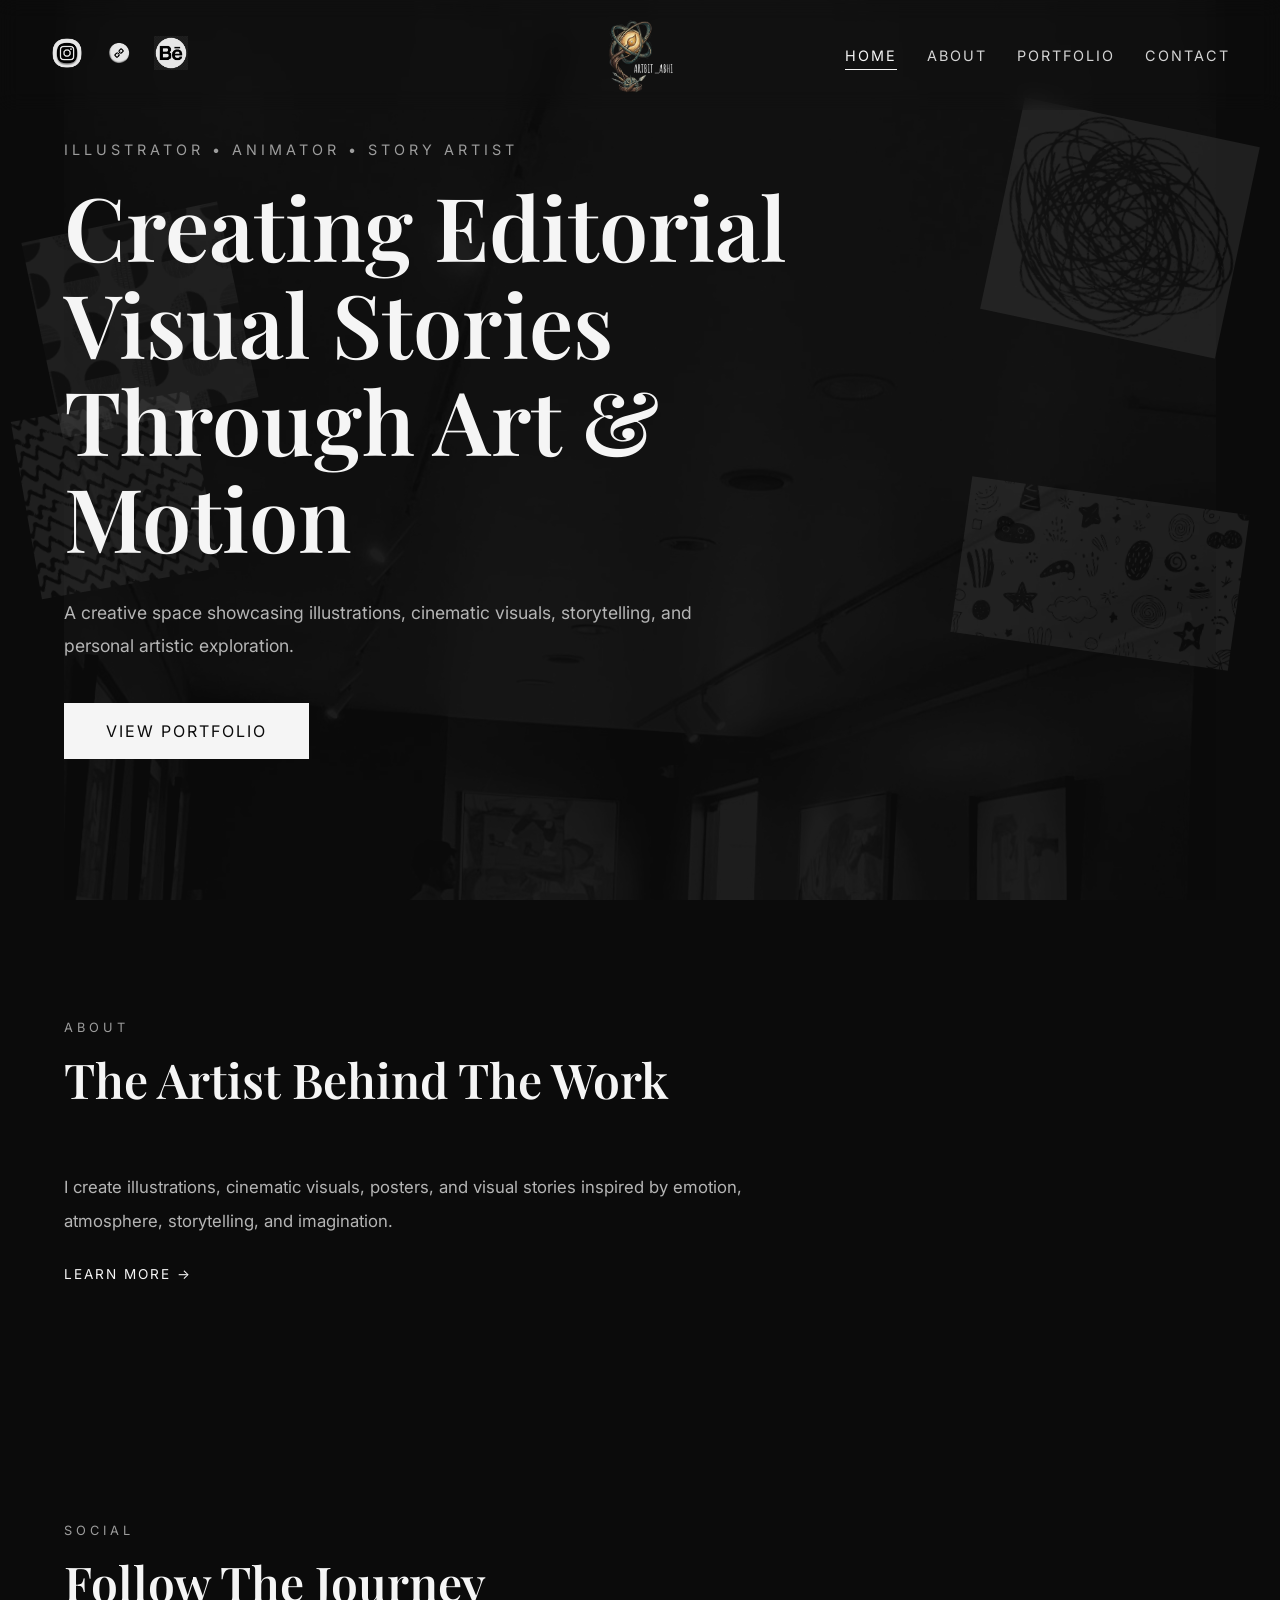
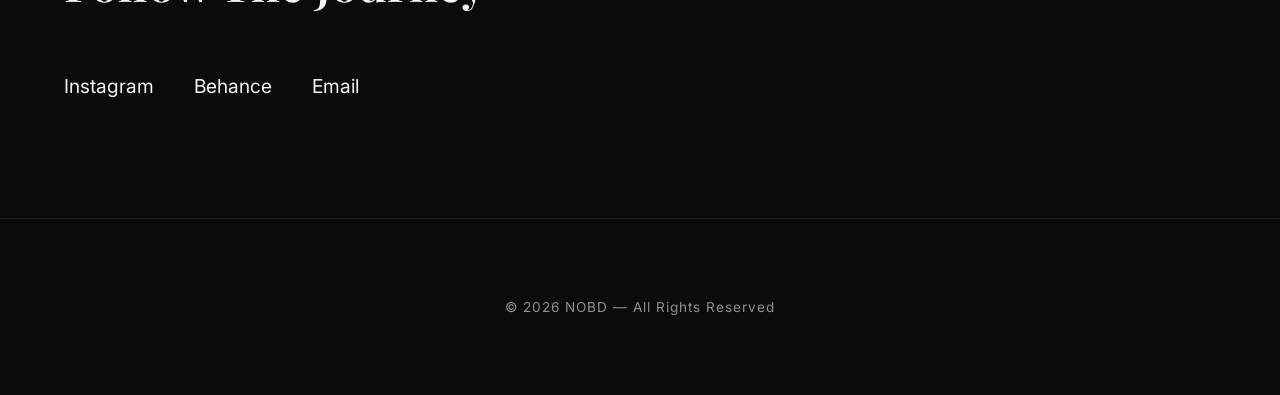
==== commit 6fd6a05f: "Update index.html" ====
--- a/index.html
+++ b/index.html
@@ -68,6 +68,7 @@
 
 <!-- HERO SECTION -->
 <section class="hero">
+    <img src="IMG_20260528_232322.jpg.jpeg" class="hero-bg-photo" alt="">
     <div class="hero-text">
         <p class="small-heading">Illustrator • Animator • Story Artist</p>
         <h1>Creating Editorial Visual Stories Through Art & Motion</h1>
--- a/style.css
+++ b/style.css
@@ -217,6 +217,27 @@
 ====================================== */
 
 .hero {
+    position: relative; /* add this if not already there */
+}
+
+.hero-bg-photo {
+    position: absolute;
+    top: 0;
+    left: 0;
+    width: 100%;
+    height: 100%;
+    object-fit: cover;
+    object-position: center top;
+    opacity: 0.08;
+    z-index: 0;
+}
+
+.hero-text {
+    position: relative;
+    z-index: 1; /* keeps text above the photo */
+}
+
+.hero {
     min-height: 100vh;
     display: flex;
     align-items: center;
@@ -603,98 +624,134 @@
         font-size: 1.8rem;
     }
 }
-/* ABOUT PAGE */
-
-.about-page{
-    width:90%;
-    max-width:1400px;
-    min-height:100vh;
-    margin:auto;
-
-    display:grid;
-    grid-template-columns:1fr 1fr;
-    align-items:center;
-    gap:80px;
-
-    padding-top:120px;
-}
-
-.about-left h1{
-    font-family:'Playfair Display', serif;
-    font-size:4.5rem;
-    line-height:1.1;
-    font-weight:600;
-}
-
-.about-right img{
-    width:100%;
-    height:750px;
-    object-fit:cover;
+/* ======================================
+   ABOUT PAGE — paste this at the bottom
+   of your existing style.css
+====================================== */
+
+.about-page {
+    width: 90%;
+    max-width: 1400px;
+    min-height: 100vh;
+    margin: auto;
+    display: grid;
+    grid-template-columns: 1fr 1fr;
+    align-items: center;
+    gap: 80px;
+    padding-top: 120px;
+}
+
+.about-left .small-heading {
+    margin-bottom: 20px;
+}
+
+.about-left h1 {
+    font-family: 'Playfair Display', serif;
+    font-size: 4.5rem;
+    line-height: 1.1;
+    font-weight: 600;
+}
+
+.about-right img {
+    width: 100%;
+    height: 750px;
+    object-fit: cover;
+    display: block;
 }
 
 .about-content,
 .skills-section,
-.artist-philosophy{
-    width:90%;
-    max-width:1400px;
-    margin:auto;
-    padding:120px 0;
-}
-
-.about-description{
-    max-width:850px;
-    color:#b5b5b5;
-    font-size:1.1rem;
-    line-height:2;
-    margin-bottom:25px;
-}
-
-.skills-grid{
-    display:grid;
-    grid-template-columns:repeat(3,1fr);
-    gap:30px;
-}
-
-.skill-card{
-    border:1px solid #222;
-    padding:45px;
-    transition:0.4s ease;
-}
-
-.skill-card:hover{
-    transform:translateY(-5px);
-}
-
-.skill-card h3{
-    font-family:'Playfair Display', serif;
-    font-size:2rem;
-    margin-bottom:15px;
-}
-
-.skill-card p{
-    color:#b5b5b5;
-    line-height:1.8;
-}
-
-@media(max-width:992px){
-
-    .about-page{
-        grid-template-columns:1fr;
-    }
-
-    .about-left h1{
-        font-size:3rem;
-    }
-
-    .about-right img{
-        height:500px;
-    }
-
-    .skills-grid{
-        grid-template-columns:1fr;
-    }
-}
-
+.artist-philosophy {
+    width: 90%;
+    max-width: 1400px;
+    margin: auto;
+    padding: 120px 0;
+}
+
+.about-description {
+    max-width: 850px;
+    color: #b5b5b5;
+    font-size: 1.1rem;
+    line-height: 2;
+    margin-bottom: 25px;
+}
+
+.skills-grid {
+    display: grid;
+    grid-template-columns: repeat(3, 1fr);
+    gap: 30px;
+}
+
+.skill-card {
+    border: 1px solid #222;
+    padding: 45px;
+    transition: 0.4s ease;
+}
+
+.skill-card:hover {
+    transform: translateY(-5px);
+    border-color: #444;
+}
+
+.skill-card h3 {
+    font-family: 'Playfair Display', serif;
+    font-size: 2rem;
+    margin-bottom: 15px;
+}
+
+.skill-card p {
+    color: #b5b5b5;
+    line-height: 1.8;
+}
+
+
+/* ABOUT PAGE RESPONSIVE */
+
+@media (max-width: 992px) {
+    .about-page {
+        grid-template-columns: 1fr;
+        gap: 50px;
+        min-height: auto;
+        padding-top: 140px;
+        padding-bottom: 60px;
+    }
+
+    .about-left h1 {
+        font-size: 3rem;
+    }
+
+    .about-right img {
+        height: 500px;
+    }
+
+    .skills-grid {
+        grid-template-columns: 1fr 1fr;
+    }
+}
+
+@media (max-width: 768px) {
+    .about-left h1 {
+        font-size: 2.4rem;
+    }
+
+    .about-right img {
+        height: 380px;
+    }
+
+    .skills-grid {
+        grid-template-columns: 1fr;
+    }
+
+    .skill-card {
+        padding: 30px;
+    }
+}
+
+@media (max-width: 480px) {
+    .about-left h1 {
+        font-size: 2rem;
+    }
+}
 
 
 /* ======================================
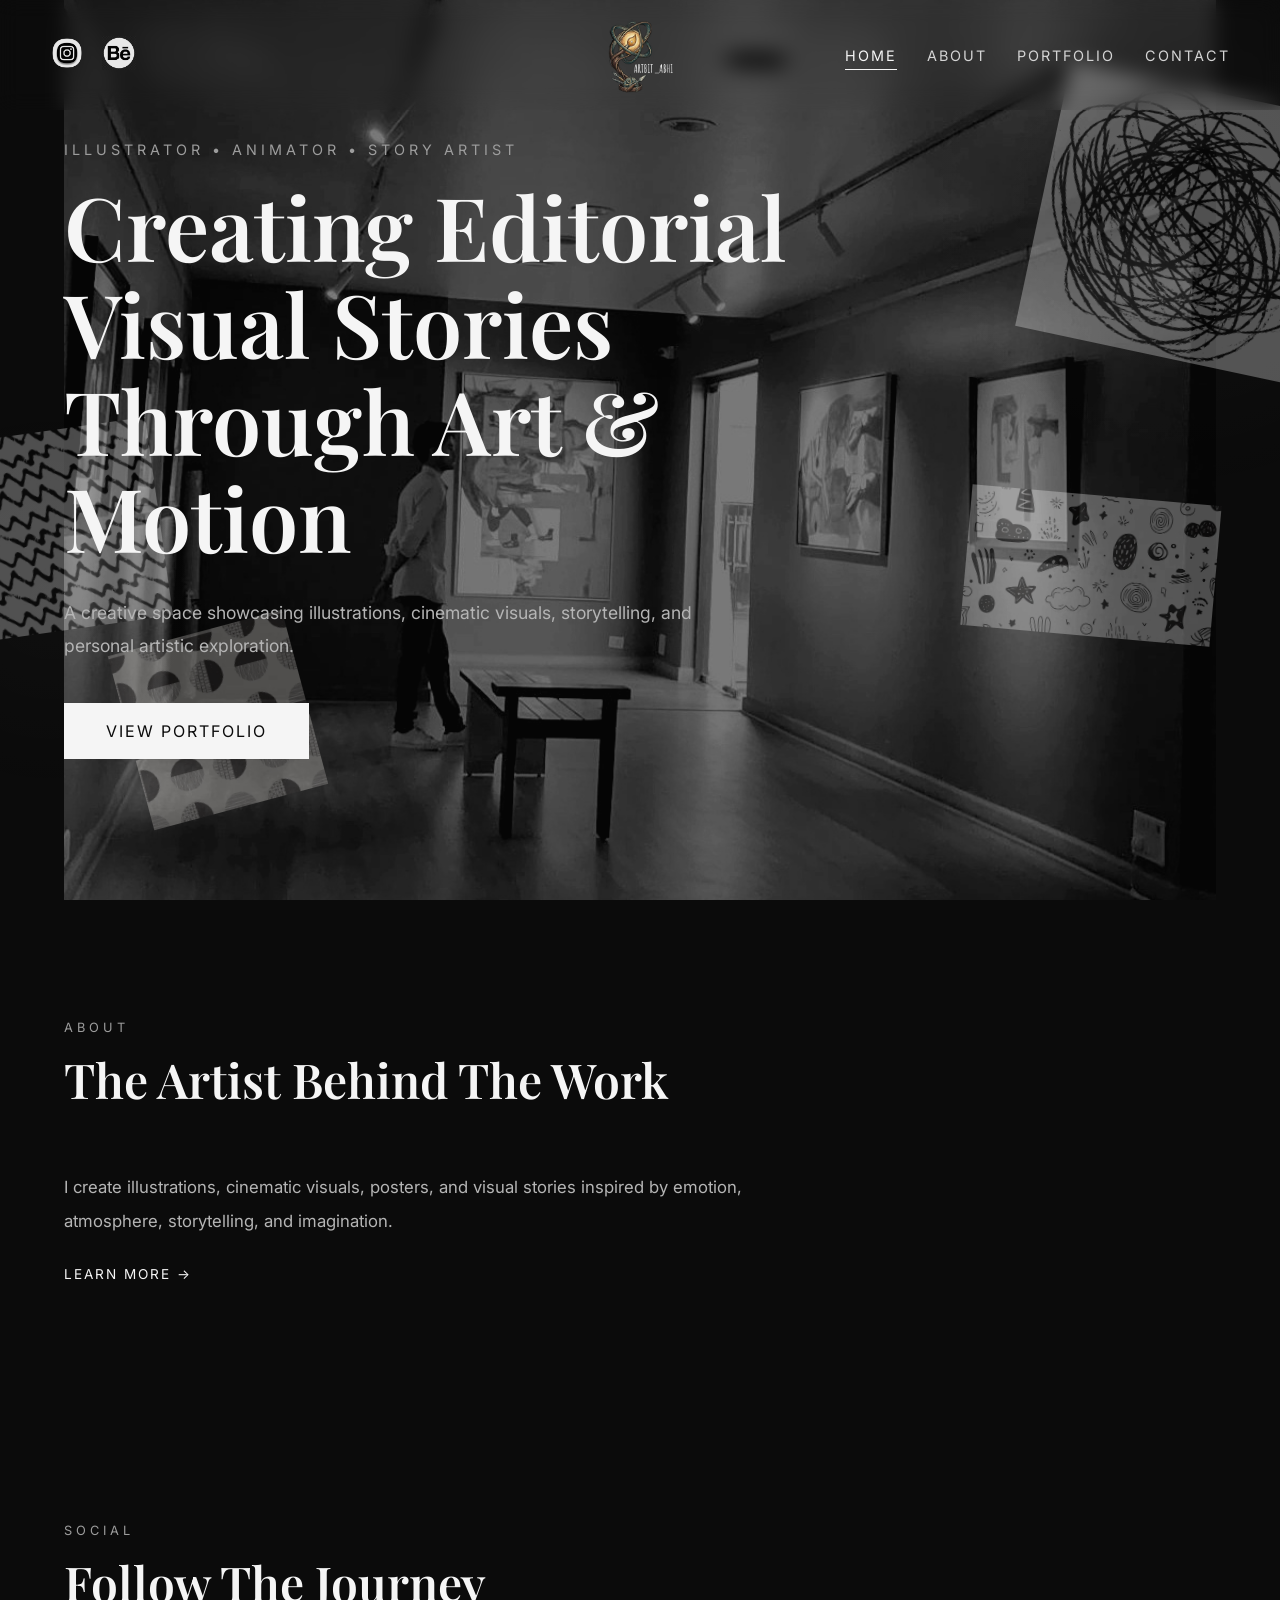
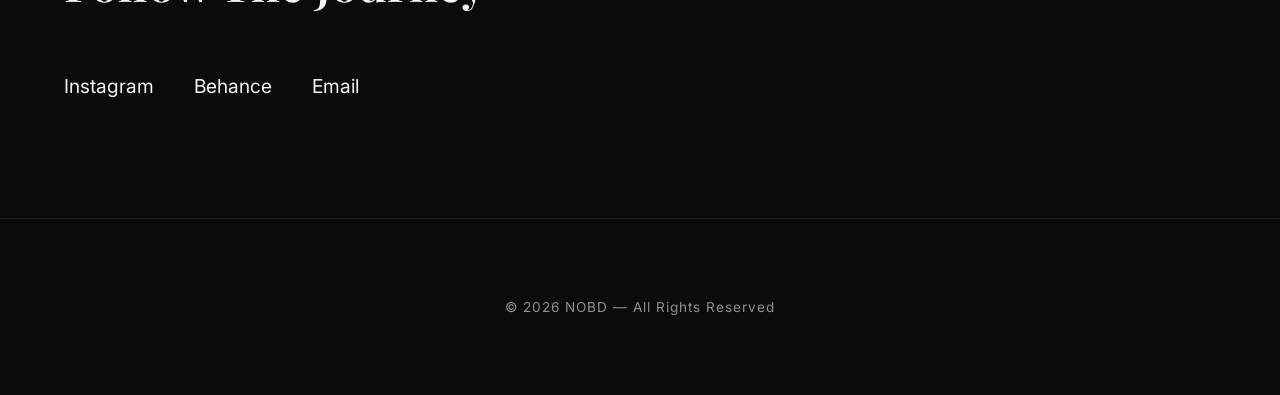
==== commit 9ca4719f: "Update index.html" ====
--- a/index.html
+++ b/index.html
@@ -21,13 +21,11 @@
 
         <!-- LEFT SOCIAL ICONS -->
         <div class="nav-socials">
-            <a href="https://instagram.com/yourusername" target="_blank">
+           <a href="https://www.instagram.com/artbit_abhi/" target="_blank">
                 <img src="instagram-black-and-white-logo-in-app-style-with-thick-white-border-and-shadow-free-png.webp" alt="Instagram">
             </a>
-            <a href="#">
-                <img src="a-black-and-white-link-icon-on-a-white-button-free-png.webp" alt="Share">
-            </a>
-            <a href="https://behance.net/yourusername" target="_blank">
+           
+            <a href="https://www.behance.net/artisticgamer" target="_blank">
                 <img src="hd-round-black-and-white-behance-be-logo-icon-sign-symbol-png-7017516950517803rfq5zu8en.webp" alt="Behance">
             </a>
         </div>
--- a/style.css
+++ b/style.css
@@ -227,8 +227,8 @@
     width: 100%;
     height: 100%;
     object-fit: cover;
-    object-position: center top;
-    opacity: 0.08;
+  opacity: 0.49;
+object-position: center center;
     z-index: 0;
 }
 
@@ -343,10 +343,9 @@
 
 .gallery-card img {
     width: 100%;
-    height: 500px;
-    object-fit: cover;
-    transition: 0.6s ease;
+    height: auto;
     display: block;
+    transition: 0.5s ease;
 }
 
 .gallery-card:hover img {
@@ -413,7 +412,7 @@
 
 .doodle {
     position: fixed;
-    opacity: 0.04;
+    opacity: 0.29;
     z-index: 0;
     pointer-events: none;
 }
@@ -811,7 +810,7 @@
     width:90%;
     max-width:1400px;
 
-    padding-top:180px;
+    padding-top:40px;
     margin:0 auto 60px;
 
     text-align:center;
@@ -840,7 +839,8 @@
     width:90%;
     max-width:1400px;
     margin:auto;
-
+    
+        scroll-margin-top: 120px;
     padding:70px 0;
 }
 
@@ -884,11 +884,11 @@
     cursor:pointer;
 }
 
-.gallery-card img{
-    width:100%;
-    display:block;
-
-    transition:0.5s ease;
+.gallery-card img {
+    width: 100%;
+    height: auto;
+    display: block;
+    transition: 0.5s ease;
 }
 
 .gallery-card:hover img{
@@ -979,254 +979,137 @@
 
 /* CONTACT PAGE */
 
-.contact-hero{
-    width:90%;
-    max-width:1400px;
-    min-height:70vh;
-    margin:auto;
-
-    display:flex;
-    flex-direction:column;
-    justify-content:center;
-
-    padding-top:120px;
-}
-
-.contact-hero h1{
-    font-family:'Playfair Display', serif;
-    font-size:5rem;
-    line-height:1.1;
-    max-width:850px;
-    margin-bottom:25px;
-}
-
-.contact-subtext{
-    color:#b5b5b5;
-    max-width:600px;
-    line-height:1.9;
-    font-size:1.1rem;
-}
-
-.contact-container{
-    width:90%;
-    max-width:1400px;
-    margin:auto;
-
-    display:grid;
-    grid-template-columns:1fr 1fr;
-    gap:80px;
-
-    padding:100px 0;
-}
-
-.contact-links{
-    display:flex;
-    flex-direction:column;
-    gap:40px;
-}
-
-.contact-item span{
-    display:block;
-    color:#8a8a8a;
-    letter-spacing:3px;
-    text-transform:uppercase;
-    margin-bottom:10px;
-}
-
-.contact-item a{
-    color:#f5f5f5;
-    text-decoration:none;
-    font-size:1.3rem;
-    transition:0.3s;
-}
-
-.contact-item a:hover{
-    opacity:0.7;
-}
-
-.contact-form{
-    display:flex;
-    flex-direction:column;
-    gap:25px;
+.contact-hero {
+    width: 90%;
+    max-width: 1400px;
+    min-height: 70vh;
+    margin: auto;
+    display: flex;
+    flex-direction: column;
+    justify-content: center;
+    padding-top: 120px;
+}
+
+.contact-hero h1 {
+    font-family: 'Playfair Display', serif;
+    font-size: 5rem;
+    line-height: 1.1;
+    max-width: 850px;
+    margin-bottom: 25px;
+}
+
+.contact-subtext {
+    color: #b5b5b5;
+    max-width: 600px;
+    line-height: 1.9;
+    font-size: 1.1rem;
+}
+
+.contact-container {
+    width: 90%;
+    max-width: 1400px;
+    margin: auto;
+    display: grid;
+    grid-template-columns: 1fr 1fr;
+    gap: 80px;
+    padding: 100px 0;
+}
+
+.contact-links {
+    display: flex;
+    flex-direction: column;
+    gap: 40px;
+}
+
+.contact-item span {
+    display: block;
+    color: #8a8a8a;
+    letter-spacing: 3px;
+    text-transform: uppercase;
+    font-size: 0.8rem;
+    margin-bottom: 10px;
+}
+
+.contact-item a {
+    color: #f5f5f5;
+    text-decoration: none;
+    font-size: 1.3rem;
+    transition: 0.3s;
+}
+
+.contact-item a:hover {
+    opacity: 0.7;
+}
+
+.contact-form {
+    display: flex;
+    flex-direction: column;
+    gap: 25px;
 }
 
 .contact-form input,
-.contact-form textarea{
-    background:transparent;
-    border:1px solid #2a2a2a;
-    color:#f5f5f5;
-    padding:22px;
-    font-size:1rem;
-    font-family:'Inter', sans-serif;
-    outline:none;
-}
-
-.contact-form textarea{
-    min-height:220px;
-    resize:none;
+.contact-form textarea {
+    background: transparent;
+    border: 1px solid #2a2a2a;
+    color: #f5f5f5;
+    padding: 22px;
+    font-size: 1rem;
+    font-family: 'Inter', sans-serif;
+    outline: none;
+    transition: border-color 0.3s ease;
+}
+
+.contact-form textarea {
+    min-height: 220px;
+    resize: none;
 }
 
 .contact-form input:focus,
-.contact-form textarea:focus{
-    border-color:#f5f5f5;
-}
-
-.contact-form button{
-    border:none;
-    cursor:pointer;
-    width:fit-content;
-}
-
-
-/* ======================================
-   GLOBAL 3D DOODLES
-   (HOME / ABOUT / PORTFOLIO / CONTACT)
-====================================== */
-
-body{
-    overflow-x:hidden;
-}
-
-
-/* BASE DOODLE STYLE */
-
-.doodle{
-    position:fixed;
-    z-index:-1;
-
-    pointer-events:none;
-
-    opacity:0.08;
-
-    filter:
-        grayscale(100%)
-        contrast(110%)
-        drop-shadow(0 10px 30px rgba(255,255,255,0.05));
-
-    transition:0.4s ease;
-}
-
-
-/* TOP RIGHT */
-
-.doodle-1{
-    width:240px;
-
-    top:120px;
-    right:40px;
-
-    transform:rotate(12deg);
-}
-
-
-/* LEFT CENTER */
-
-.doodle-2{
-    width:180px;
-
-    top:45%;
-    left:25px;
-
-    transform:rotate(-10deg);
-}
-
-
-/* BOTTOM RIGHT */
-
-.doodle-3{
-    width:280px;
-
-    bottom:40px;
-    right:40px;
-
-    transform:rotate(8deg);
-}
-
-
-/* TOP LEFT */
-
-.doodle-4{
-    width:200px;
-
-    top:220px;
-    left:40px;
-
-    transform:rotate(-12deg);
-}
-
-
-/* RESPONSIVE */
-
-@media(max-width:768px){
-
-    .doodle{
-        opacity:0.05;
-    }
-
-    .doodle-1{
-        width:140px;
-        top:100px;
-        right:10px;
-    }
-
-    .doodle-2{
-        width:110px;
-        left:10px;
-    }
-
-    .doodle-3{
-        width:160px;
-        right:10px;
-        bottom:20px;
-    }
-
-    .doodle-4{
-        width:120px;
-        top:180px;
-        left:10px;
-    }
-}
-
-
-
-@media(max-width:992px){
-
-    .contact-hero h1{
-        font-size:3rem;
-    }
-
-    .contact-container{
-        grid-template-columns:1fr;
-    }
-}
-
-.bg-shape{
-    position:fixed;
-    z-index:-1;
-
-    background-size:cover;
-    background-repeat:no-repeat;
-
-    opacity:0.07;
-    filter:grayscale(100%);
-}
-
-.shape-1{
-    width:500px;
-    height:500px;
-
-    top:-100px;
-    right:-120px;
-
-    background-image:url("images/shape1.png");
-}
-
-.shape-2{
-    width:420px;
-    height:420px;
-
-    bottom:-50px;
-    left:-100px;
-
-    background-image:url("images/shape2.png");
-}
+.contact-form textarea:focus {
+    border-color: #f5f5f5;
+}
+
+.contact-form input::placeholder,
+.contact-form textarea::placeholder {
+    color: #5a5a5a;
+}
+
+.contact-form button {
+    border: none;
+    cursor: pointer;
+    width: fit-content;
+}
+
+/* CONTACT RESPONSIVE */
+
+@media (max-width: 992px) {
+    .contact-hero h1 {
+        font-size: 3.5rem;
+    }
+
+    .contact-container {
+        grid-template-columns: 1fr;
+        gap: 60px;
+        padding: 70px 0;
+    }
+}
+
+@media (max-width: 768px) {
+    .contact-hero h1 {
+        font-size: 2.6rem;
+    }
+
+    .contact-subtext {
+        font-size: 1rem;
+    }
+
+    .contact-item a {
+        font-size: 1.1rem;
+    }
+}
+
+@media (max-width: 480px) {
+    .contact-hero h1 {
+        font-size: 2rem;
+    }
+}
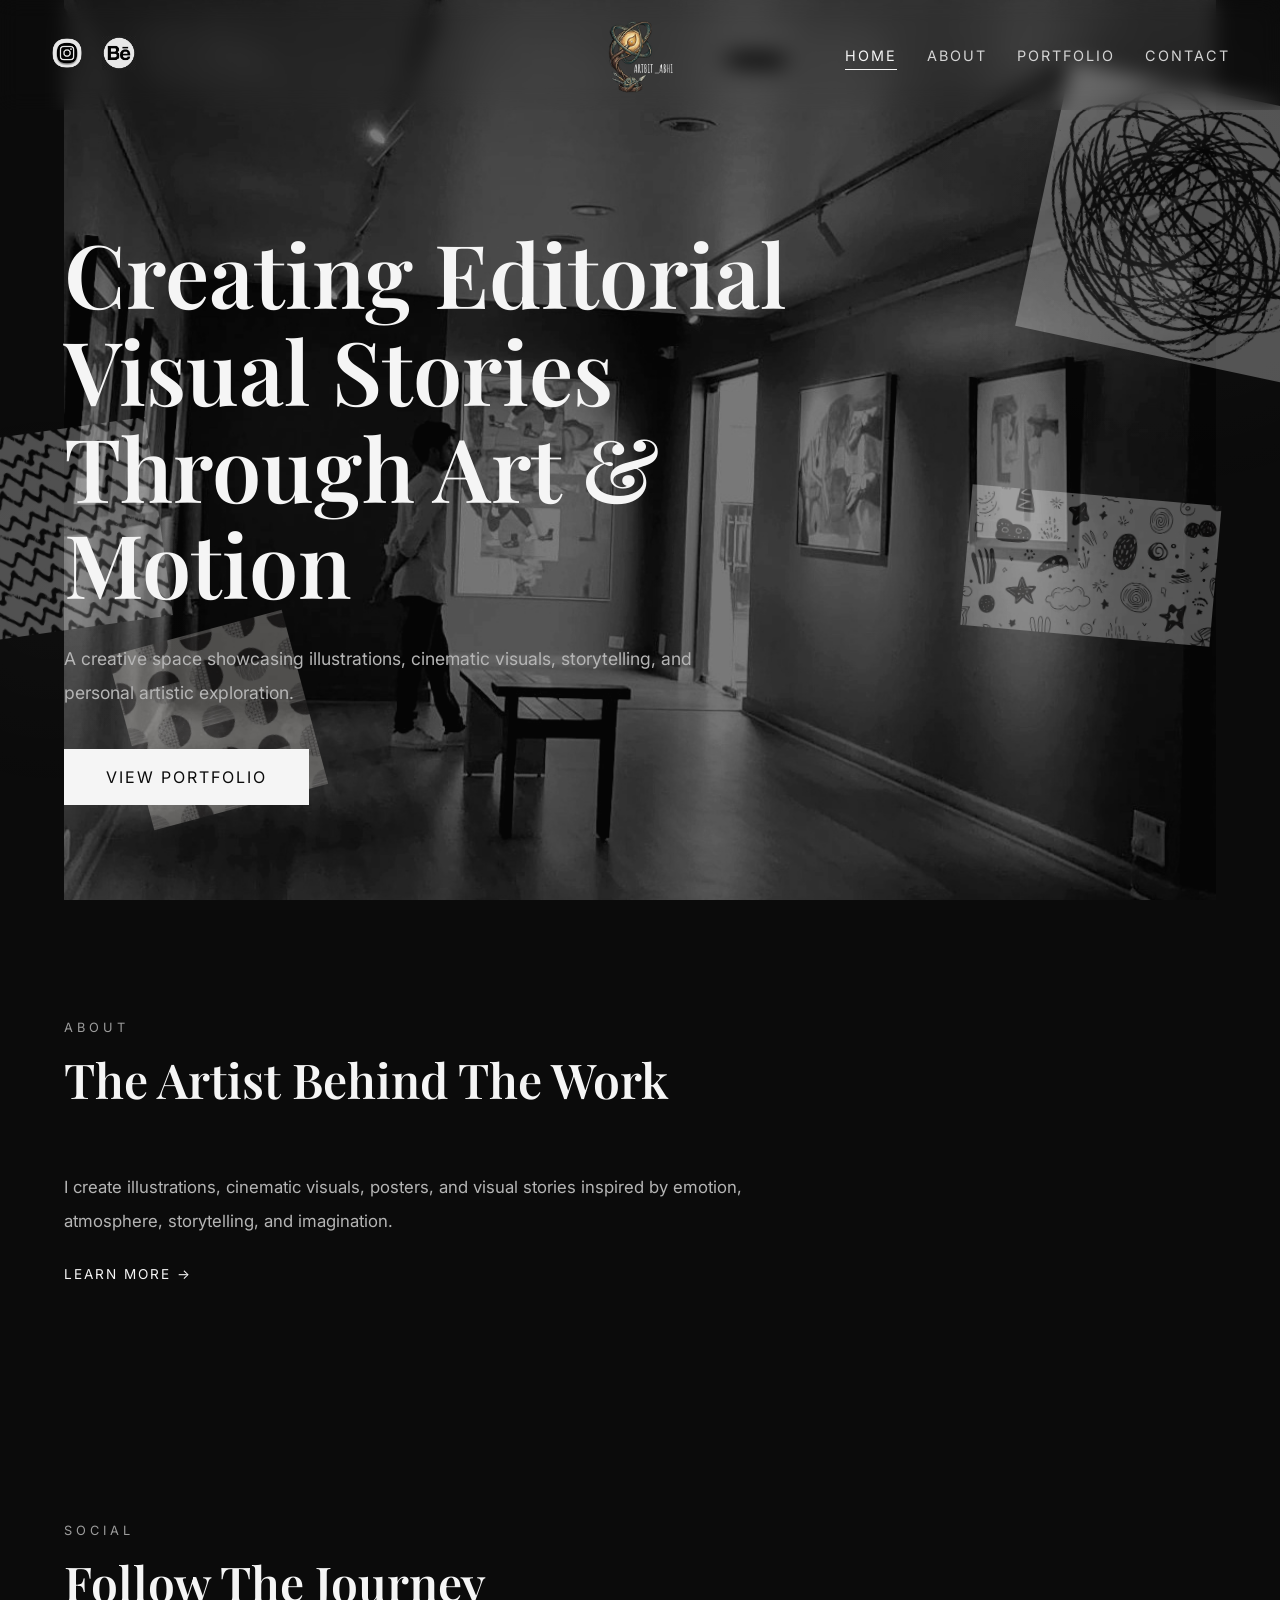
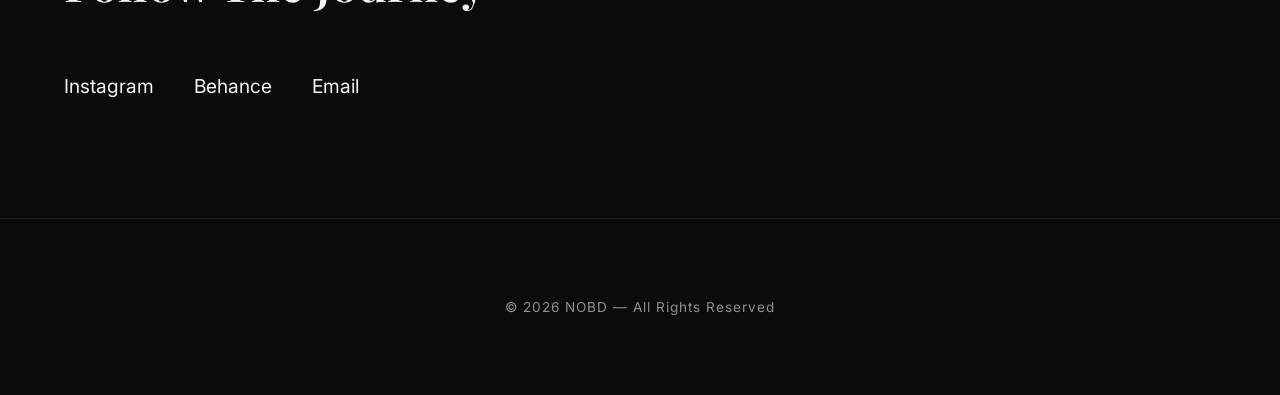
==== commit a2480067: "Update index.html" ====
--- a/index.html
+++ b/index.html
@@ -68,7 +68,6 @@
 <section class="hero">
     <img src="IMG_20260528_232322.jpg.jpeg" class="hero-bg-photo" alt="">
     <div class="hero-text">
-        <p class="small-heading">Illustrator • Animator • Story Artist</p>
         <h1>Creating Editorial Visual Stories Through Art & Motion</h1>
         <p class="hero-description">
             A creative space showcasing illustrations, cinematic visuals,
@@ -111,9 +110,9 @@
         <h2>Follow The Journey</h2>
     </div>
     <div class="social-links">
-        <a href="https://instagram.com/yourusername" target="_blank">Instagram</a>
-        <a href="https://behance.net/yourusername" target="_blank">Behance</a>
-        <a href="mailto:youremail@gmail.com">Email</a>
+        <a href="https://www.instagram.com/artbit_abhi/" target="_blank">Instagram</a>
+        <a href="https://www.behance.net/artisticgamer" target="_blank">Behance</a>
+        <a href="mailto:abhishek.rawat5127@gmail.com">Email</a>
     </div>
 </section>
 
--- a/style.css
+++ b/style.css
@@ -217,7 +217,14 @@
 ====================================== */
 
 .hero {
-    position: relative; /* add this if not already there */
+    min-height: 100vh;
+    display: flex;
+    align-items: center;
+    width: 90%;
+    max-width: 1400px;
+    margin: auto;
+    position: relative;
+    padding-top: 130px; /* add this */
 }
 
 .hero-bg-photo {
